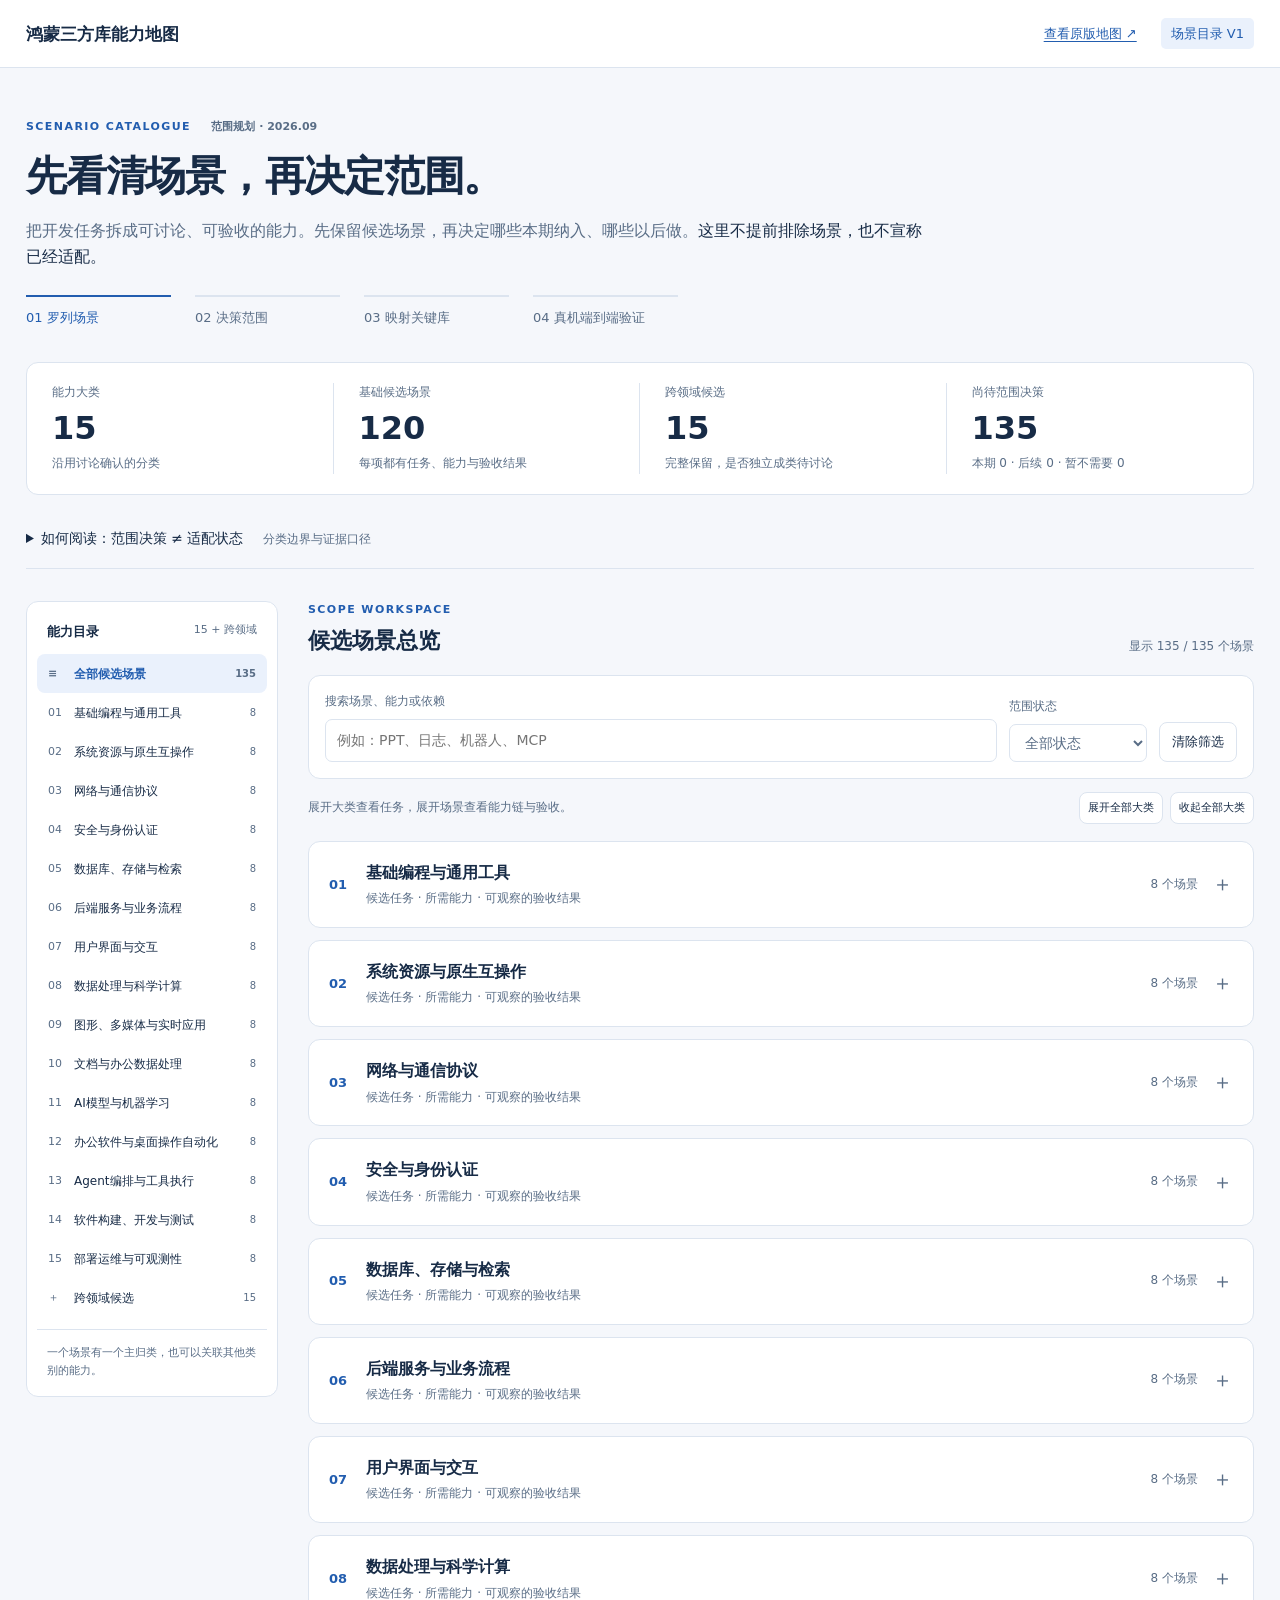
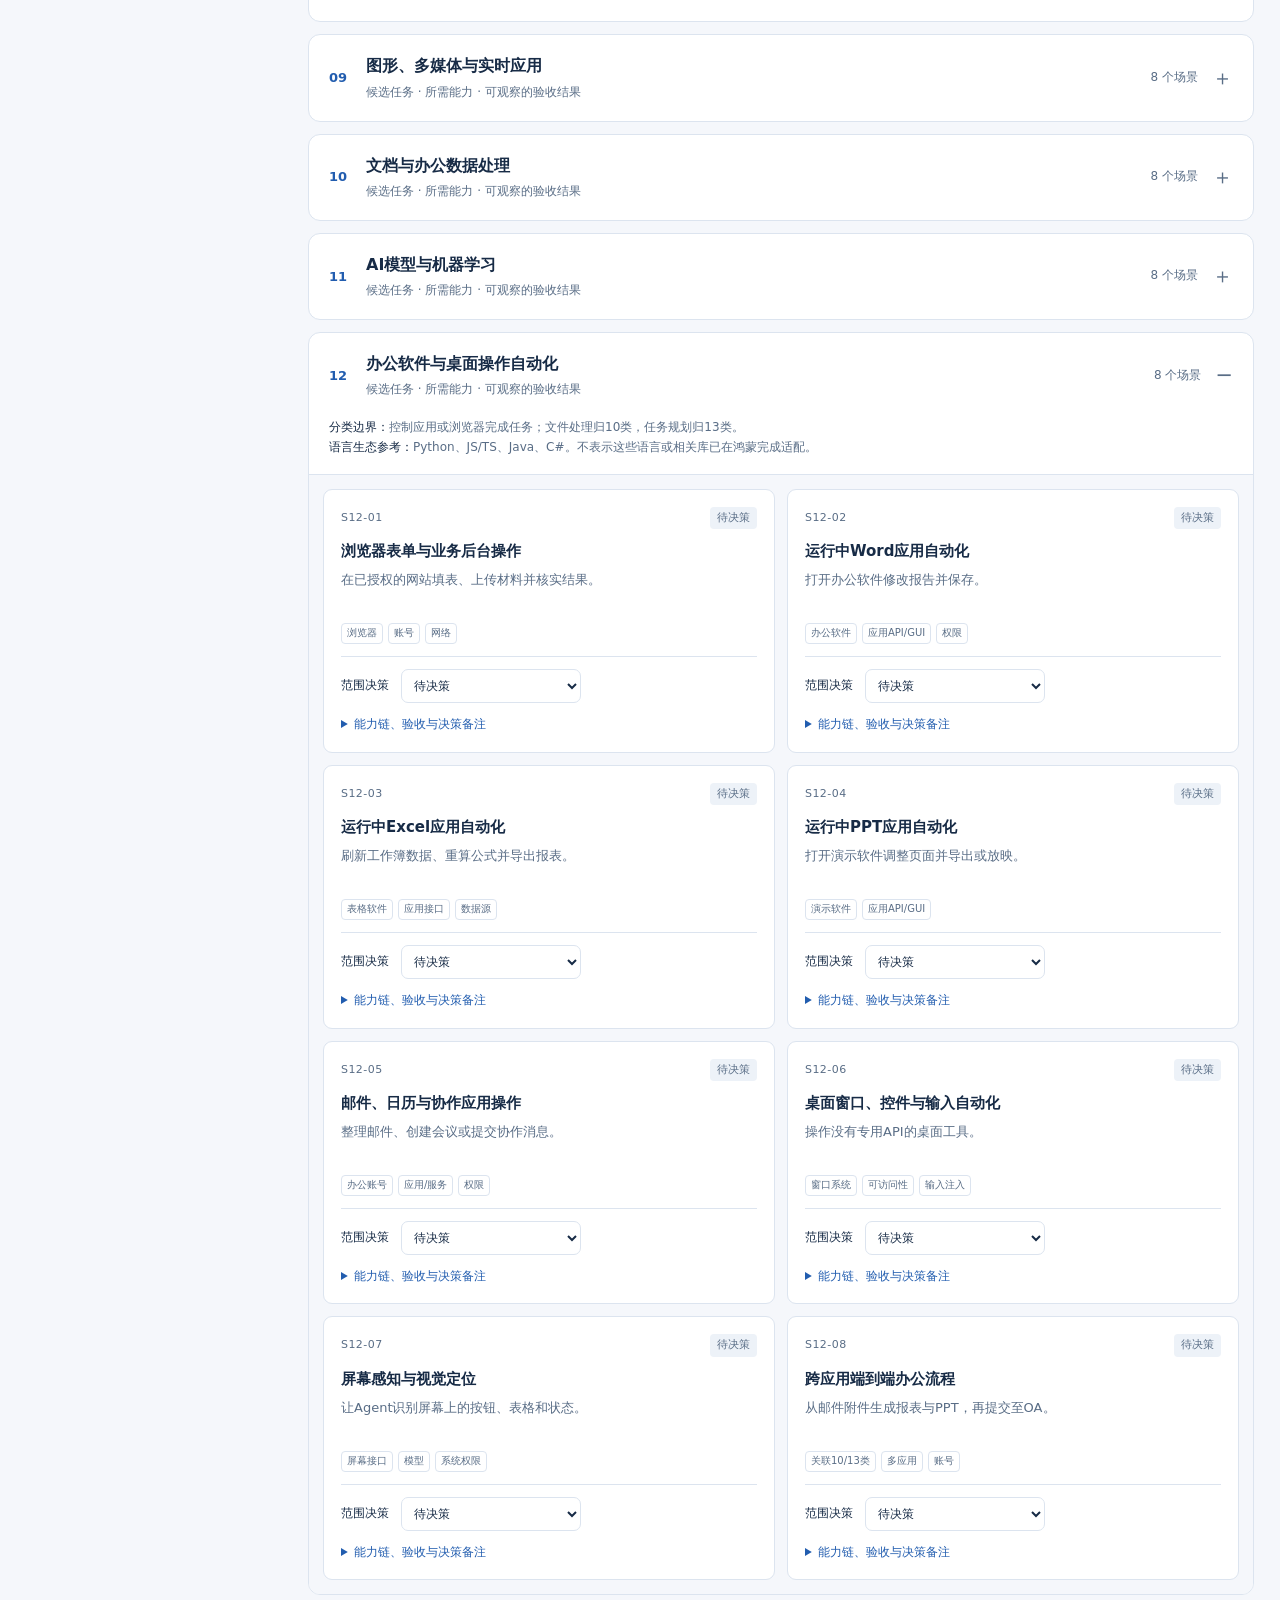
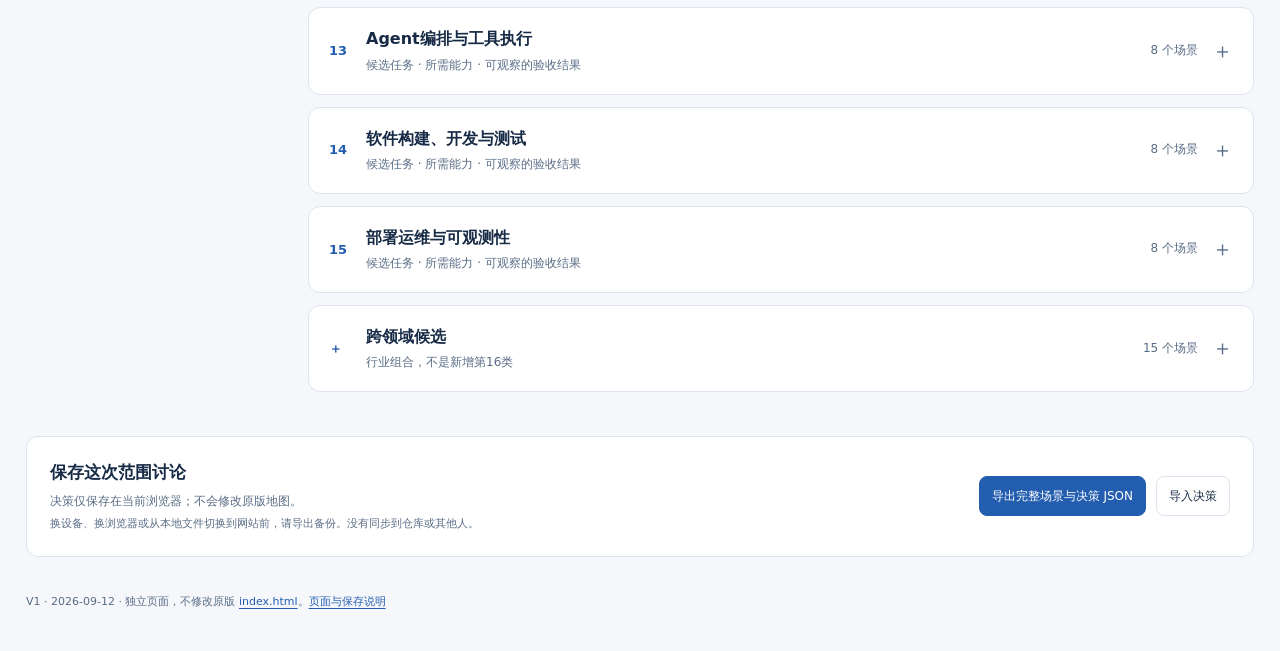
==== index-v1.html @ 3624ce78 "Add V1 scenario catalogue, research snapshots and project handoff" ====
<!doctype html>
<html lang="zh-CN">
<head>
  <meta charset="utf-8">
  <meta name="viewport" content="width=device-width, initial-scale=1">
  <meta name="description" content="鸿蒙三方库能力地图V1候选场景目录：15个能力大类、具体任务与验收边界，支持独立的范围决策。">
  <title>开发场景目录 V1 · 鸿蒙三方库能力地图</title>
  <link rel="stylesheet" href="scenarios-v1.css">
  <script defer src="scenarios-v1-data.js"></script>
  <script defer src="scenarios-v1.js"></script>
</head>
<body>
  <a class="skip" href="#catalogue">跳到场景目录</a>
  <header class="topbar">
    <a class="brand" href="index.html">鸿蒙三方库能力地图</a>
    <nav aria-label="页面导航"><a href="index.html">查看原版地图 ↗</a><span class="version">场景目录 V1</span></nav>
  </header>
  <main class="page">
    <section class="hero" aria-labelledby="page-title">
      <div class="eyebrow">SCENARIO CATALOGUE <span>范围规划 · 2026.09</span></div>
      <h1 id="page-title">先看清场景，再决定范围。</h1>
      <p class="lead">把开发任务拆成可讨论、可验收的能力。先保留候选场景，再决定哪些本期纳入、哪些以后做。<strong>这里不提前排除场景，也不宣称已经适配。</strong></p>
      <div class="steps" aria-label="工作阶段"><span class="current">01 罗列场景</span><span>02 决策范围</span><span>03 映射关键库</span><span>04 真机端到端验证</span></div>
    </section>
    <section class="summary" aria-label="全目录范围">
      <div><span>能力大类</span><strong>15</strong><small>沿用讨论确认的分类</small></div>
      <div><span>基础候选场景</span><strong id="base-count">120</strong><small>每项都有任务、能力与验收结果</small></div>
      <div><span>跨领域候选</span><strong id="extension-count">15</strong><small>完整保留，是否独立成类待讨论</small></div>
      <div><span>尚待范围决策</span><strong id="pending-count">135</strong><small id="decision-summary">本期 0 · 后续 0 · 暂不需要 0</small></div>
    </section>
    <details class="principles">
      <summary>如何阅读：范围决策 ≠ 适配状态 <span>分类边界与证据口径</span></summary>
      <div class="principle-grid">
        <div><h2>两个维度分开</h2><p>“待决策 / 本期纳入 / 后续考虑 / 暂不需要”只是需求范围。所有场景的适配状态均为<strong>未评估</strong>，后续再关联库清单、系统接口与测试证据。</p></div>
        <div><h2>保留跨领域能力</h2><p>IoT、机器人、区块链等以行业组合场景单列，关联已有大类，不强行新增一级分类。目录是V1候选清单，不是所有开发领域的穷尽清单。</p></div>
        <div><h2>三条容易混淆的边界</h2><p>第10类直接处理文档文件；第12类操作实际软件与浏览器；第13类负责Agent任务决策。三者可以组成同一端到端流程。</p></div>
        <div><h2>参考，不作认证宣称</h2><p>借鉴ACM分类思想、SWEBOK工程范围与CNCF技术分区。运行时、标准库、ArkUI和操作系统接口单列依赖，不能算作已适配三方库。</p></div>
      </div>
      <p class="source-line">研究底稿：<a href="outputs/taxonomy-validation-20260912/鸿蒙三方库15类分类验证与GitHub高星项目对照.xlsx">601条本地记录与165个GitHub样本对照表</a>。本页为场景定义，不沿用样本归类率作为能力覆盖率。</p>
    </details>
    <div class="workspace">
      <aside class="sidebar" aria-label="能力大类筛选">
        <div class="sidebar-head">能力目录 <span>15 + 跨领域</span></div>
        <div id="domain-nav"></div>
        <p>一个场景有一个主归类，也可以关联其他类别的能力。</p>
      </aside>
      <section class="content" id="catalogue" aria-labelledby="catalogue-title">
        <div class="content-head"><div><div class="eyebrow">SCOPE WORKSPACE</div><h2 id="catalogue-title">候选场景总览</h2></div><span class="count" id="result-count" aria-live="polite"></span></div>
        <div class="toolbar">
          <label class="search-label" for="search">搜索场景、能力或依赖<input id="search" type="search" placeholder="例如：PPT、日志、机器人、MCP" autocomplete="off"></label>
          <label for="status-filter">范围状态<select id="status-filter"><option value="all">全部状态</option><option value="pending">待决策</option><option value="include">本期纳入</option><option value="later">后续考虑</option><option value="exclude">暂不需要</option></select></label>
          <button id="clear-filter" class="quiet" type="button">清除筛选</button>
        </div>
        <div class="list-tools"><span>展开大类查看任务，展开场景查看能力链与验收。</span><div><button id="expand-all" type="button">展开全部大类</button><button id="collapse-all" type="button">收起全部大类</button></div></div>
        <div id="groups"></div>
        <div id="empty" class="empty" hidden><h3>没有匹配的场景</h3><p>可更换关键词或清除状态与类别筛选。已有范围决策不会丢失。</p></div>
      </section>
    </div>
    <section class="decision-bar" aria-labelledby="decision-title">
      <div><h2 id="decision-title">保存这次范围讨论</h2><p id="save-state" role="status">决策仅保存在当前浏览器；不会修改原版地图。</p><p class="muted">换设备、换浏览器或从本地文件切换到网站前，请导出备份。没有同步到仓库或其他人。</p></div>
      <div class="actions"><button type="button" id="export" class="primary">导出完整场景与决策 JSON</button><button type="button" id="import">导入决策</button><input type="file" id="import-file" accept="application/json,.json" hidden></div>
    </section>
    <p id="message" role="status" class="message"></p>
    <footer>V1 · 2026-09-12 · 独立页面，不修改原版 <a href="index.html">index.html</a>。<a href="README-v1.md">页面与保存说明</a></footer>
  </main>
  <noscript><p class="noscript">本页需要启用JavaScript才能展示场景目录。原版页面未受影响。</p></noscript>
</body>
</html>
---- scenarios-v1.css ----
:root{color-scheme:light dark;--bg:light-dark(#f5f7fb,#0c111b);--surface:light-dark(#fff,#151d2b);--soft:light-dark(#edf2f8,#1c283a);--text:light-dark(#172b46,#edf3fc);--muted:light-dark(#596d86,#adbed5);--line:light-dark(#dce4ef,#30415a);--blue:light-dark(#225daf,#95bfff);--blue-soft:light-dark(#eaf1fc,#1e3352);--amber:light-dark(#805307,#f0c474);--amber-soft:light-dark(#fff3d9,#3b3020);--green:light-dark(#1c7050,#82d7b4)}
*{box-sizing:border-box}body{margin:0;background:var(--bg);color:var(--text);font:15px/1.65 "Segoe UI","Microsoft YaHei",system-ui,sans-serif}button,input,select,textarea{font:inherit;color:inherit}button,a,input,select,textarea{touch-action:manipulation}a{color:var(--blue);text-underline-offset:3px}button{cursor:pointer}button:focus-visible,a:focus-visible,input:focus-visible,select:focus-visible,textarea:focus-visible,summary:focus-visible{outline:3px solid var(--blue);outline-offset:3px}button{border:1px solid var(--line);background:var(--surface);border-radius:8px;padding:8px 12px;min-height:40px}button:hover{background:var(--soft)}[hidden]{display:none!important}.skip{position:absolute;top:-100px;left:20px;z-index:20;background:var(--surface);padding:10px}.skip:focus{top:10px}.topbar{border-bottom:1px solid var(--line);background:var(--surface);padding:18px max(26px,calc((100vw - 1440px)/2));display:flex;align-items:center;justify-content:space-between;gap:18px}.brand{color:var(--text);font-size:17px;font-weight:650;text-decoration:none}.topbar nav{display:flex;align-items:center;gap:24px;font-size:13px}.version{color:var(--blue);background:var(--blue-soft);padding:5px 10px;border-radius:5px}.page{max-width:1492px;padding:34px 26px;margin:auto}.hero{padding:16px 0 22px;max-width:1030px}.eyebrow{font-size:11px;letter-spacing:.13em;color:var(--blue);font-weight:650}.eyebrow span{color:var(--muted);letter-spacing:0;margin-left:15px}h1{font-size:clamp(28px,3.2vw,43px);line-height:1.3;margin:13px 0 15px;letter-spacing:-.03em}h2{font-size:22px;line-height:1.45;margin:0}h3,p{margin:0}.lead{color:var(--muted);font-size:16px;max-width:900px}.lead strong{font-weight:500;color:var(--text)}.steps{display:flex;flex-wrap:wrap;gap:24px;margin-top:24px;color:var(--muted);font-size:13px}.steps span{border-top:2px solid var(--line);padding-top:10px;min-width:145px}.steps .current{color:var(--blue);border-color:var(--blue)}.summary{display:grid;grid-template-columns:repeat(4,minmax(0,1fr));border:1px solid var(--line);border-radius:12px;background:var(--surface);margin:12px 0 20px;padding:20px 0}.summary>div{padding:0 25px;border-right:1px solid var(--line)}.summary>div:last-child{border:0}.summary span,.summary small{display:block;color:var(--muted);font-size:12px}.summary strong{font-size:32px;font-weight:650;font-variant-numeric:tabular-nums;line-height:1.6}.principles{margin:0 0 32px;border-bottom:1px solid var(--line);padding:12px 0 18px}.principles>summary{cursor:pointer;font-size:14px}.principles>summary>span{color:var(--muted);font-size:12px;margin-left:15px}.principle-grid{display:grid;grid-template-columns:repeat(2,1fr);gap:22px 35px;padding:25px 0}.principle-grid h2{font-size:15px;margin-bottom:6px}.principle-grid p,.source-line{font-size:13px;color:var(--muted)}.workspace{display:grid;grid-template-columns:252px minmax(0,1fr);gap:30px;align-items:start}.sidebar{position:sticky;top:18px;background:var(--surface);border:1px solid var(--line);border-radius:12px;padding:15px 10px}.sidebar-head{font-size:13px;font-weight:650;padding:4px 10px 12px}.sidebar-head span{float:right;font-size:11px;color:var(--muted);font-weight:400}.sidebar button{width:100%;display:flex;align-items:center;gap:8px;text-align:left;font-size:12px;line-height:1.5;border-color:transparent;padding:9px 10px;min-height:39px}.sidebar button small{margin-left:auto;color:var(--muted)}.sidebar button[aria-pressed=true]{background:var(--blue-soft);color:var(--blue);font-weight:650}.nav-id{font-size:11px;color:var(--muted);min-width:18px}.sidebar>p{font-size:11px;color:var(--muted);padding:14px 10px 0;border-top:1px solid var(--line);margin-top:12px}.content{min-width:0;scroll-margin-top:20px}.content-head{display:flex;gap:20px;justify-content:space-between;align-items:end;margin-bottom:18px}.content-head h2{margin-top:6px}.count{font-size:12px;color:var(--muted);white-space:nowrap}.toolbar{display:flex;gap:12px;align-items:end;padding:16px;background:var(--surface);border:1px solid var(--line);border-radius:12px}.toolbar label{display:flex;flex-direction:column;gap:7px;font-size:12px;color:var(--muted)}.search-label{flex:1;min-width:0}input,select,textarea{border:1px solid var(--line);background:var(--surface);border-radius:7px;padding:9px 11px;font-size:14px;width:100%}.toolbar select{min-width:138px}.toolbar .quiet{font-size:13px;white-space:nowrap}.list-tools{display:flex;justify-content:space-between;align-items:center;gap:12px;padding:13px 0 17px}.list-tools>span{color:var(--muted);font-size:12px}.list-tools>div{display:flex;gap:7px}.list-tools button{font-size:11px;padding:5px 8px;min-height:32px}.domain-group{border:1px solid var(--line);border-radius:12px;background:var(--surface);margin-bottom:12px;overflow:hidden}.domain-group>summary{display:flex;gap:14px;align-items:center;cursor:pointer;padding:18px 20px;list-style:none}.domain-group>summary::-webkit-details-marker{display:none}.domain-group>summary::after{content:'＋';font-size:21px;color:var(--muted);margin-left:auto}.domain-group[open]>summary::after{content:'−'}.domain-number{color:var(--blue);font-size:13px;font-weight:650;font-variant-numeric:tabular-nums;min-width:23px}.group-label{flex:1}.group-label h3{font-size:16px;font-weight:650}.group-label p{font-size:12px;color:var(--muted);margin-top:3px}.domain-count{font-size:12px;color:var(--muted);white-space:nowrap}.domain-intro{padding:0 20px 16px;color:var(--muted);font-size:12px}.domain-intro strong{color:var(--text);font-weight:500}.scenario-grid{display:grid;grid-template-columns:repeat(2,minmax(0,1fr));gap:12px;background:var(--bg);border-top:1px solid var(--line);padding:14px}.scenario{min-width:0;border:1px solid var(--line);border-radius:9px;background:var(--surface);padding:17px}.scenario-top{display:flex;gap:10px;align-items:center;justify-content:space-between}.scenario-id{font-size:11px;color:var(--muted);font-variant-numeric:tabular-nums;letter-spacing:.04em}.badge{font-size:11px;white-space:nowrap;border-radius:4px;padding:2px 7px;background:var(--soft);color:var(--muted)}.badge.include{background:var(--blue-soft);color:var(--blue)}.badge.later{background:var(--amber-soft);color:var(--amber)}.scenario h4{font-size:15px;margin:11px 0 7px;line-height:1.5}.scenario .goal{font-size:13px;color:var(--muted);min-height:42px}.tags{display:flex;flex-wrap:wrap;gap:5px;margin:12px 0}.tag{font-size:10px;border:1px solid var(--line);border-radius:4px;padding:1px 5px;color:var(--muted)}.scope-row{display:flex;align-items:center;gap:12px;padding-top:12px;border-top:1px solid var(--line)}.scope-row label{font-size:12px;white-space:nowrap}.scope-row select{font-size:12px;padding:6px 8px;min-height:34px;max-width:180px}.scenario-detail{margin-top:12px}.scenario-detail>summary{font-size:12px;color:var(--blue);cursor:pointer}.scenario-detail dl{font-size:12px;margin:13px 0}.scenario-detail dt{color:var(--muted);margin-top:10px}.scenario-detail dd{margin:3px 0 0}.scenario-detail label{display:block;font-size:12px;margin-top:12px}.scenario-detail textarea{font-size:12px;resize:vertical;min-height:65px;margin-top:7px}.scenario-note{font-size:11px;color:var(--muted);margin-top:7px}.empty{padding:42px 18px;border:1px dashed var(--line);border-radius:12px;text-align:center;color:var(--muted)}.empty h3{margin-bottom:8px;font-size:17px}.decision-bar{display:flex;align-items:center;gap:25px;justify-content:space-between;border:1px solid var(--line);border-radius:12px;background:var(--surface);padding:23px;margin-top:32px}.decision-bar h2{font-size:17px;margin-bottom:7px}.decision-bar p{font-size:12px;color:var(--muted)}.decision-bar .muted{font-size:11px;margin-top:3px}.actions{display:flex;gap:10px;flex-wrap:wrap}.actions button{font-size:12px}.primary{background:var(--blue);color:light-dark(#fff,#122036);border-color:var(--blue)}.primary:hover{filter:brightness(.93);background:var(--blue)}.message{font-size:12px;margin-top:12px;color:var(--green)}.message.error{color:var(--amber)}footer{font-size:11px;color:var(--muted);padding:24px 0 6px}.noscript{padding:20px;background:var(--amber-soft)}
@media(min-width:1700px){.sidebar{top:30px}}
@media(max-width:1100px){.workspace{grid-template-columns:220px minmax(0,1fr);gap:20px}.scenario-grid{grid-template-columns:1fr}.summary>div{padding:0 17px}.decision-bar{align-items:flex-start;flex-direction:column}.list-tools{align-items:flex-start;flex-direction:column}}
@media(max-width:760px){.topbar{padding:15px 18px;flex-wrap:wrap;gap:10px}.topbar nav{width:100%;justify-content:space-between}.page{padding:20px 16px}.hero{padding-top:10px}.summary{grid-template-columns:repeat(2,minmax(0,1fr));gap:17px 0}.summary>div:nth-child(2){border:0}.summary>div{padding:0 15px}.summary strong{font-size:28px}.workspace{display:block}.sidebar{position:static;margin-bottom:23px}.sidebar #domain-nav{display:grid;grid-template-columns:repeat(2,minmax(0,1fr))}.sidebar button{font-size:12px;min-height:44px}.sidebar>p{display:none}.toolbar{flex-wrap:wrap}.search-label{flex-basis:100%}.toolbar label:not(.search-label){flex:1}.toolbar input,.toolbar select{font-size:16px}.principle-grid{grid-template-columns:1fr}.principles>summary>span{display:block;margin-left:16px}.steps{gap:15px;font-size:12px}.steps span{min-width:calc(50% - 15px)}.content-head{align-items:start;flex-direction:column;gap:5px}.domain-group>summary{padding:15px 13px;gap:10px}.group-label h3{font-size:15px}.domain-count{font-size:11px}.scenario-grid{padding:10px}.scenario{padding:14px}.scenario .goal{min-height:0}.scope-row select{font-size:16px;min-height:44px}.scenario-detail textarea{font-size:16px}.decision-bar{padding:18px}.actions{width:100%}.actions button{min-height:44px}.actions .primary{width:100%}}
@media(prefers-reduced-motion:no-preference){html{scroll-behavior:smooth}}
@media print{.topbar,.sidebar,.toolbar,.list-tools,.decision-bar,.actions,.steps,.scope-row,.scenario-detail textarea,.scenario-detail label,footer{display:none}.page{padding:0}.workspace{display:block}.domain-group{break-inside:avoid}.scenario-grid{grid-template-columns:1fr}.summary{padding:10px}.hero{padding:0}body{background:white;color:#172b46}.domain-group>summary::after{display:none}}
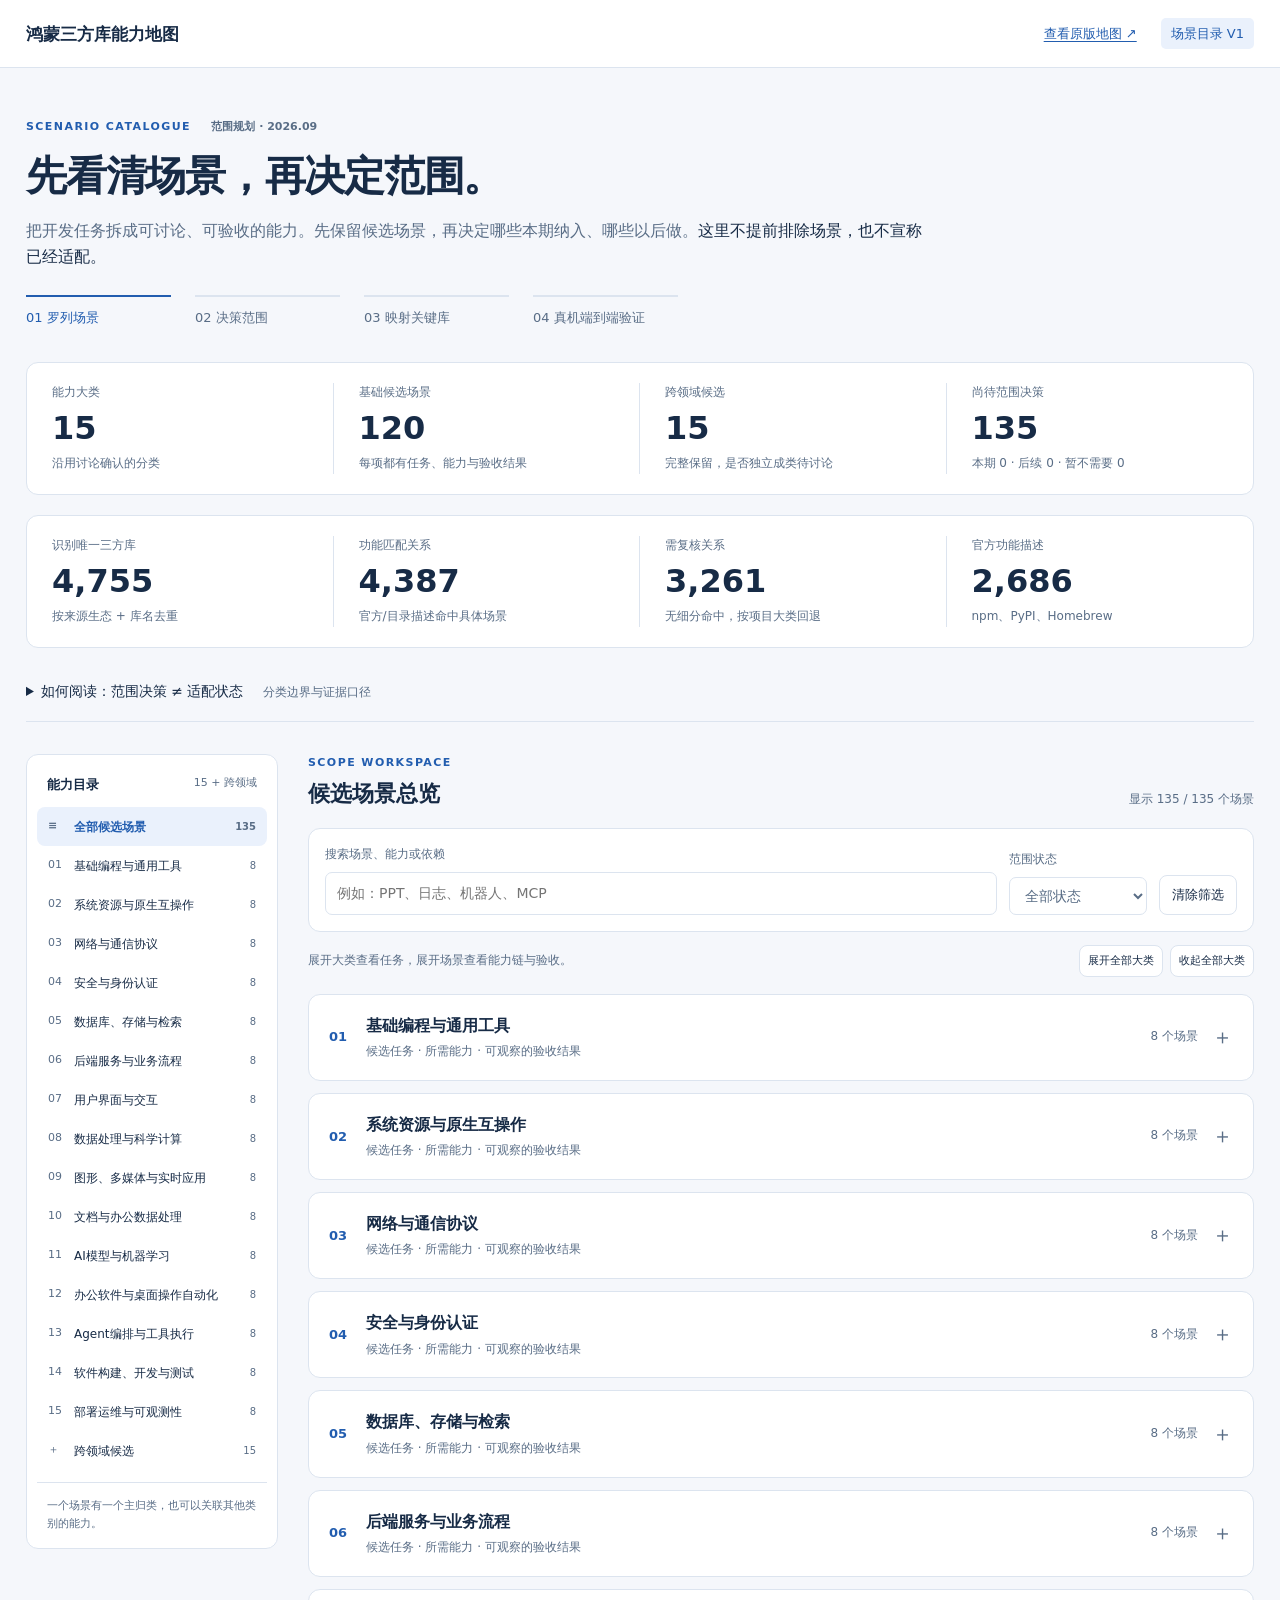
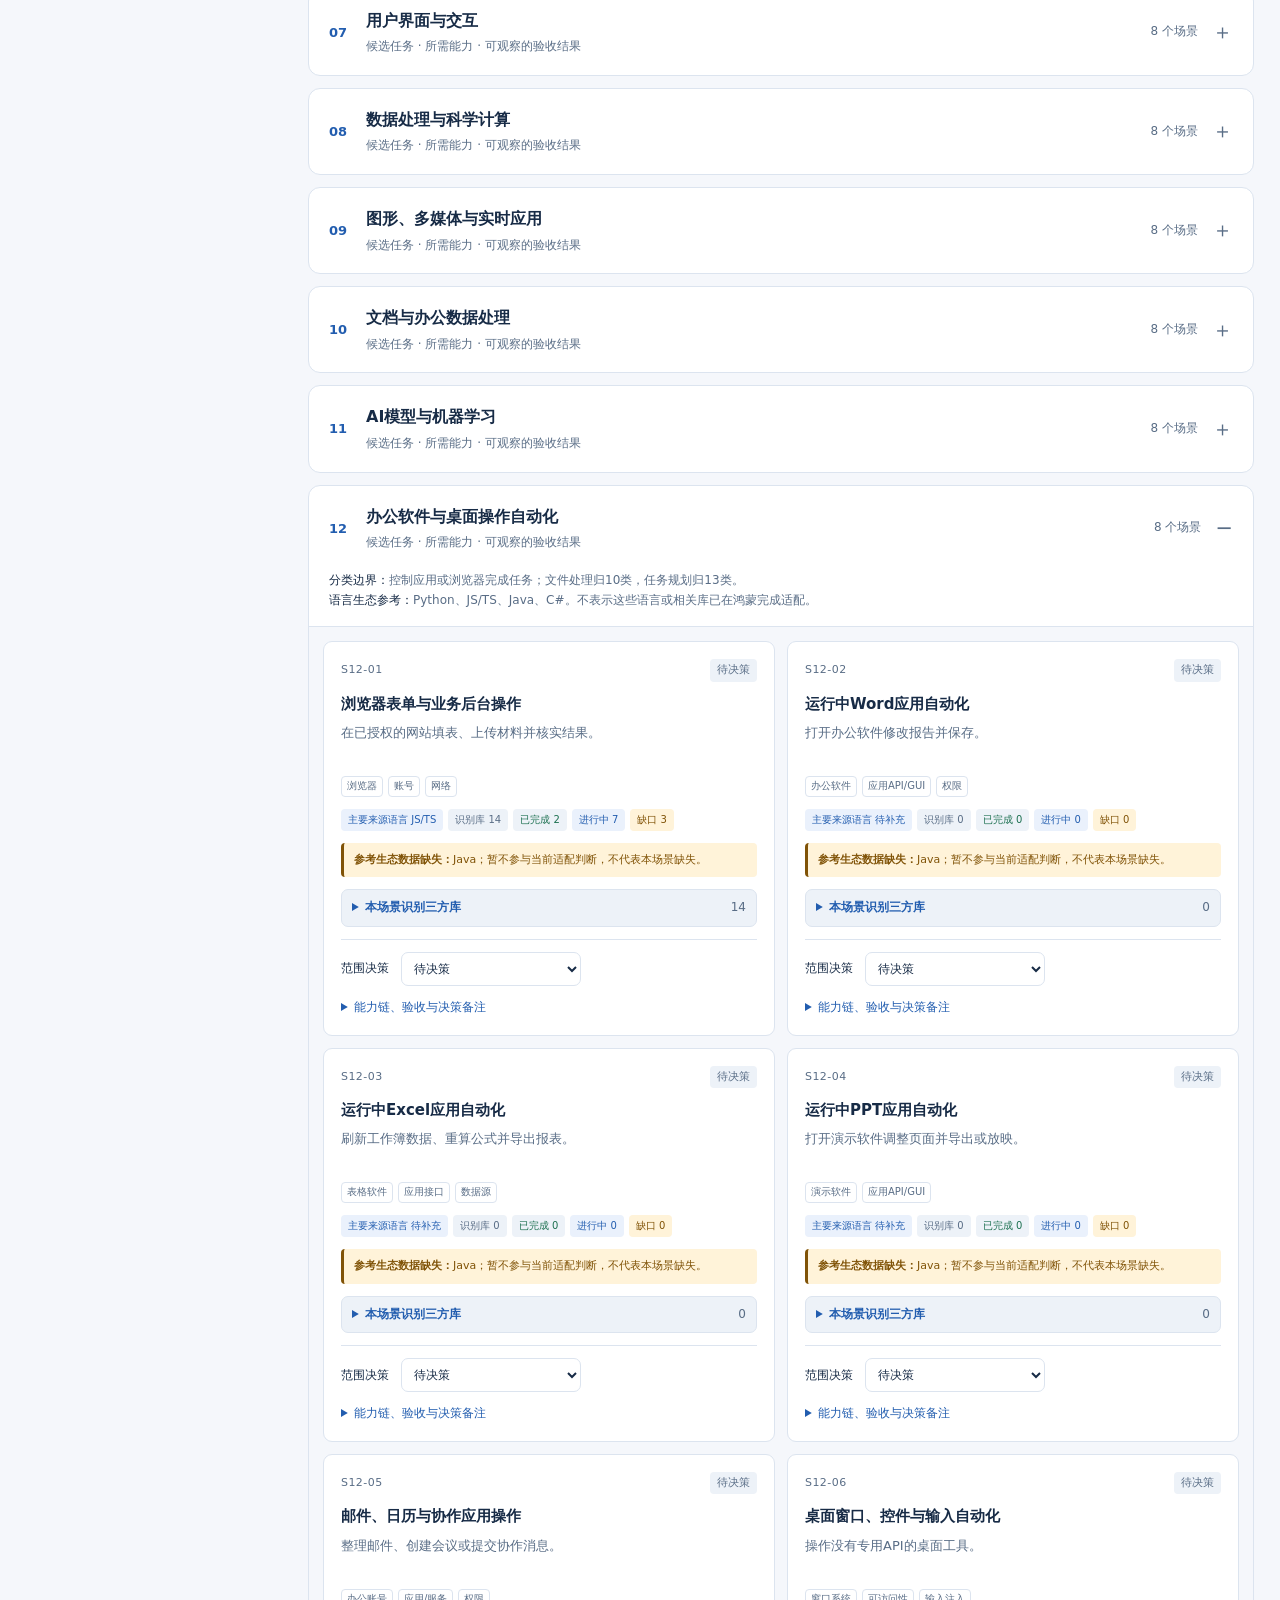
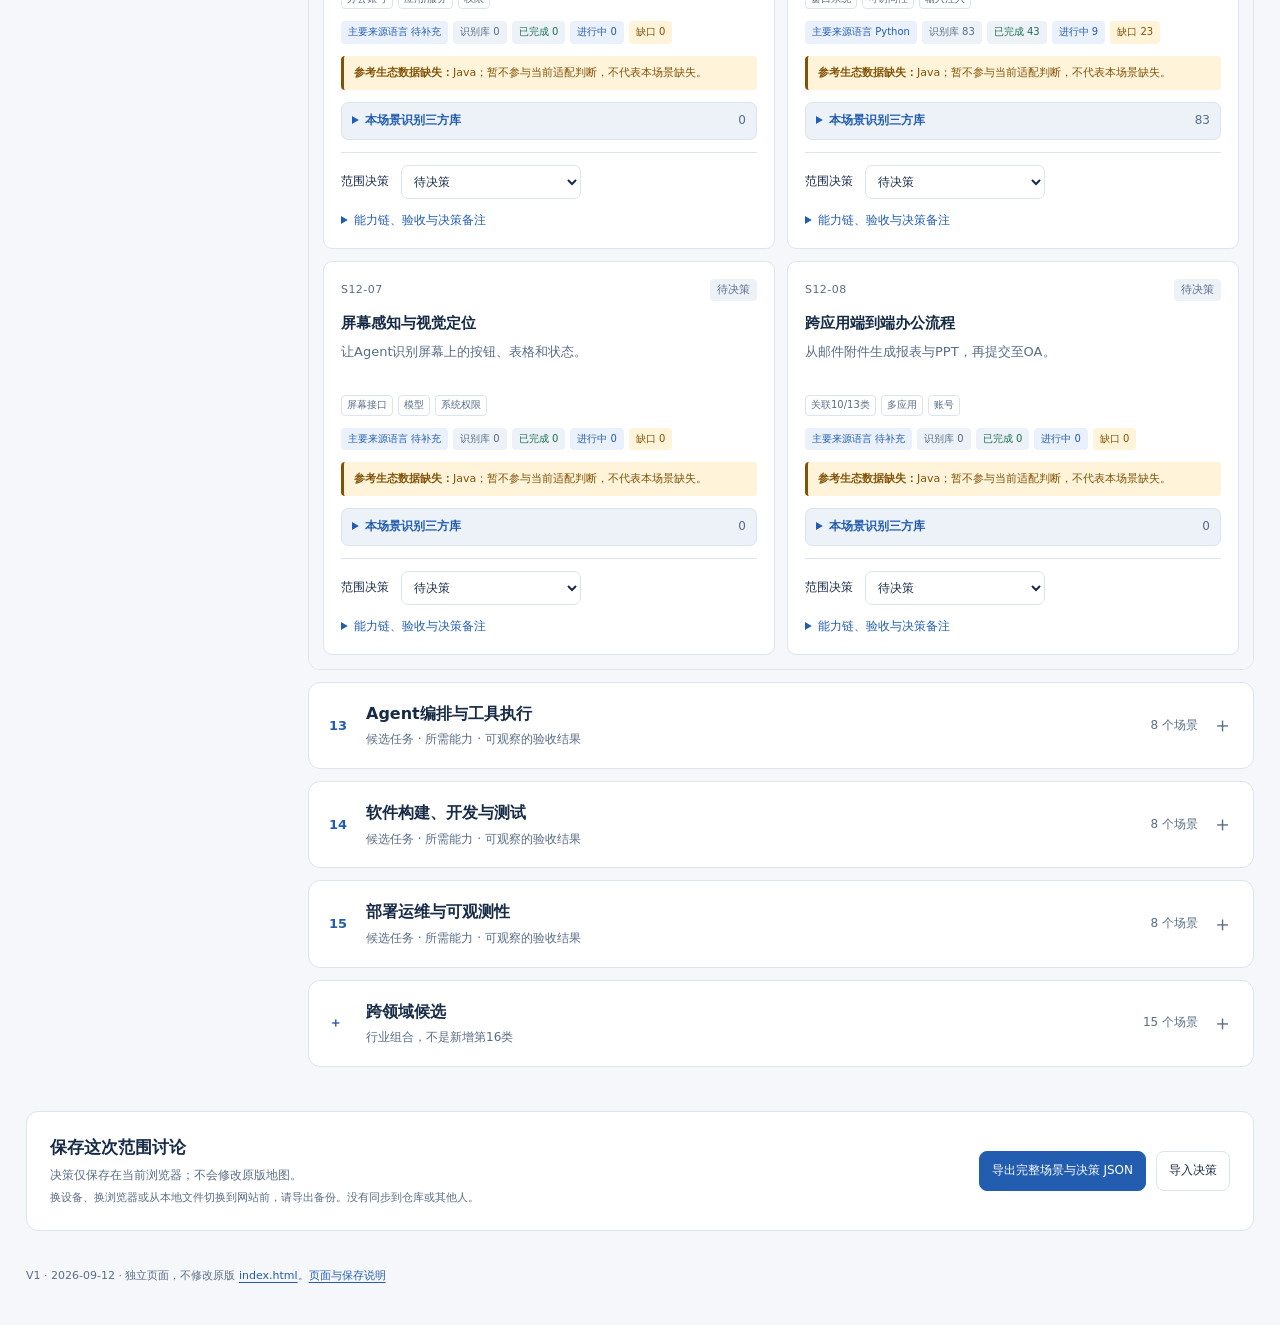
==== commit cae2bf14: "feat: map third-party libraries to V1 scenarios" ====
--- a/index-v1.html
+++ b/index-v1.html
@@ -7,6 +7,8 @@
   <title>开发场景目录 V1 · 鸿蒙三方库能力地图</title>
   <link rel="stylesheet" href="scenarios-v1.css">
   <script defer src="scenarios-v1-data.js"></script>
+  <script defer src="scenarios-v1-coverage.js"></script>
+  <script defer src="scenarios-v1-library-candidates.js"></script>
   <script defer src="scenarios-v1.js"></script>
 </head>
 <body>
@@ -28,6 +30,12 @@
       <div><span>跨领域候选</span><strong id="extension-count">15</strong><small>完整保留，是否独立成类待讨论</small></div>
       <div><span>尚待范围决策</span><strong id="pending-count">135</strong><small id="decision-summary">本期 0 · 后续 0 · 暂不需要 0</small></div>
     </section>
+    <section class="summary" aria-label="场景三方库识别统计">
+      <div><span>识别唯一三方库</span><strong id="identified-library-count">—</strong><small>按来源生态 + 库名去重</small></div>
+      <div><span>功能匹配关系</span><strong id="function-match-count">—</strong><small>官方/目录描述命中具体场景</small></div>
+      <div><span>需复核关系</span><strong id="fallback-count">—</strong><small>无细分命中，按项目大类回退</small></div>
+      <div><span>官方功能描述</span><strong id="registry-description-count">—</strong><small>npm、PyPI、Homebrew</small></div>
+    </section>
     <details class="principles">
       <summary>如何阅读：范围决策 ≠ 适配状态 <span>分类边界与证据口径</span></summary>
       <div class="principle-grid">
@@ -35,8 +43,10 @@
         <div><h2>保留跨领域能力</h2><p>IoT、机器人、区块链等以行业组合场景单列，关联已有大类，不强行新增一级分类。目录是V1候选清单，不是所有开发领域的穷尽清单。</p></div>
         <div><h2>三条容易混淆的边界</h2><p>第10类直接处理文档文件；第12类操作实际软件与浏览器；第13类负责Agent任务决策。三者可以组成同一端到端流程。</p></div>
         <div><h2>参考，不作认证宣称</h2><p>借鉴ACM分类思想、SWEBOK工程范围与CNCF技术分区。运行时、标准库、ArkUI和操作系统接口单列依赖，不能算作已适配三方库。</p></div>
+        <div><h2>生态数据口径</h2><p><strong>Go、Java、Rust当前标记为“数据缺失”</strong>，待取得对应鸿蒙三方库目录后重新评估。数据缺失不等于能力不支持，也不按0%场景覆盖解释。</p></div>
+        <div><h2>场景卡片统计口径</h2><p>三方库根据 npm、PyPI、Homebrew 官方功能描述和现有目录说明在120个基础场景中全局匹配；没有细分功能命中的条目按项目所属大类回退并标记“需复核”。每条保留功能来源、匹配词、语言和鸿蒙化状态。</p></div>
       </div>
-      <p class="source-line">研究底稿：<a href="outputs/taxonomy-validation-20260912/鸿蒙三方库15类分类验证与GitHub高星项目对照.xlsx">601条本地记录与165个GitHub样本对照表</a>。本页为场景定义，不沿用样本归类率作为能力覆盖率。</p>
+      <p class="source-line">研究底稿：<a href="outputs/taxonomy-validation-20260912/鸿蒙三方库15类分类验证与GitHub高星项目对照.xlsx">601条本地记录与165个GitHub样本对照表</a>；<a href="outputs/taxonomy-validation-20260912/MATCH_GAP_AUDIT.md">目录低匹配原因审计</a>。本页为场景定义，不沿用样本归类率作为能力覆盖率。</p>
     </details>
     <div class="workspace">
       <aside class="sidebar" aria-label="能力大类筛选">
--- a/scenarios-v1.css
+++ b/scenarios-v1.css
@@ -1,7 +1,10 @@
 :root{color-scheme:light dark;--bg:light-dark(#f5f7fb,#0c111b);--surface:light-dark(#fff,#151d2b);--soft:light-dark(#edf2f8,#1c283a);--text:light-dark(#172b46,#edf3fc);--muted:light-dark(#596d86,#adbed5);--line:light-dark(#dce4ef,#30415a);--blue:light-dark(#225daf,#95bfff);--blue-soft:light-dark(#eaf1fc,#1e3352);--amber:light-dark(#805307,#f0c474);--amber-soft:light-dark(#fff3d9,#3b3020);--green:light-dark(#1c7050,#82d7b4)}
 *{box-sizing:border-box}body{margin:0;background:var(--bg);color:var(--text);font:15px/1.65 "Segoe UI","Microsoft YaHei",system-ui,sans-serif}button,input,select,textarea{font:inherit;color:inherit}button,a,input,select,textarea{touch-action:manipulation}a{color:var(--blue);text-underline-offset:3px}button{cursor:pointer}button:focus-visible,a:focus-visible,input:focus-visible,select:focus-visible,textarea:focus-visible,summary:focus-visible{outline:3px solid var(--blue);outline-offset:3px}button{border:1px solid var(--line);background:var(--surface);border-radius:8px;padding:8px 12px;min-height:40px}button:hover{background:var(--soft)}[hidden]{display:none!important}.skip{position:absolute;top:-100px;left:20px;z-index:20;background:var(--surface);padding:10px}.skip:focus{top:10px}.topbar{border-bottom:1px solid var(--line);background:var(--surface);padding:18px max(26px,calc((100vw - 1440px)/2));display:flex;align-items:center;justify-content:space-between;gap:18px}.brand{color:var(--text);font-size:17px;font-weight:650;text-decoration:none}.topbar nav{display:flex;align-items:center;gap:24px;font-size:13px}.version{color:var(--blue);background:var(--blue-soft);padding:5px 10px;border-radius:5px}.page{max-width:1492px;padding:34px 26px;margin:auto}.hero{padding:16px 0 22px;max-width:1030px}.eyebrow{font-size:11px;letter-spacing:.13em;color:var(--blue);font-weight:650}.eyebrow span{color:var(--muted);letter-spacing:0;margin-left:15px}h1{font-size:clamp(28px,3.2vw,43px);line-height:1.3;margin:13px 0 15px;letter-spacing:-.03em}h2{font-size:22px;line-height:1.45;margin:0}h3,p{margin:0}.lead{color:var(--muted);font-size:16px;max-width:900px}.lead strong{font-weight:500;color:var(--text)}.steps{display:flex;flex-wrap:wrap;gap:24px;margin-top:24px;color:var(--muted);font-size:13px}.steps span{border-top:2px solid var(--line);padding-top:10px;min-width:145px}.steps .current{color:var(--blue);border-color:var(--blue)}.summary{display:grid;grid-template-columns:repeat(4,minmax(0,1fr));border:1px solid var(--line);border-radius:12px;background:var(--surface);margin:12px 0 20px;padding:20px 0}.summary>div{padding:0 25px;border-right:1px solid var(--line)}.summary>div:last-child{border:0}.summary span,.summary small{display:block;color:var(--muted);font-size:12px}.summary strong{font-size:32px;font-weight:650;font-variant-numeric:tabular-nums;line-height:1.6}.principles{margin:0 0 32px;border-bottom:1px solid var(--line);padding:12px 0 18px}.principles>summary{cursor:pointer;font-size:14px}.principles>summary>span{color:var(--muted);font-size:12px;margin-left:15px}.principle-grid{display:grid;grid-template-columns:repeat(2,1fr);gap:22px 35px;padding:25px 0}.principle-grid h2{font-size:15px;margin-bottom:6px}.principle-grid p,.source-line{font-size:13px;color:var(--muted)}.workspace{display:grid;grid-template-columns:252px minmax(0,1fr);gap:30px;align-items:start}.sidebar{position:sticky;top:18px;background:var(--surface);border:1px solid var(--line);border-radius:12px;padding:15px 10px}.sidebar-head{font-size:13px;font-weight:650;padding:4px 10px 12px}.sidebar-head span{float:right;font-size:11px;color:var(--muted);font-weight:400}.sidebar button{width:100%;display:flex;align-items:center;gap:8px;text-align:left;font-size:12px;line-height:1.5;border-color:transparent;padding:9px 10px;min-height:39px}.sidebar button small{margin-left:auto;color:var(--muted)}.sidebar button[aria-pressed=true]{background:var(--blue-soft);color:var(--blue);font-weight:650}.nav-id{font-size:11px;color:var(--muted);min-width:18px}.sidebar>p{font-size:11px;color:var(--muted);padding:14px 10px 0;border-top:1px solid var(--line);margin-top:12px}.content{min-width:0;scroll-margin-top:20px}.content-head{display:flex;gap:20px;justify-content:space-between;align-items:end;margin-bottom:18px}.content-head h2{margin-top:6px}.count{font-size:12px;color:var(--muted);white-space:nowrap}.toolbar{display:flex;gap:12px;align-items:end;padding:16px;background:var(--surface);border:1px solid var(--line);border-radius:12px}.toolbar label{display:flex;flex-direction:column;gap:7px;font-size:12px;color:var(--muted)}.search-label{flex:1;min-width:0}input,select,textarea{border:1px solid var(--line);background:var(--surface);border-radius:7px;padding:9px 11px;font-size:14px;width:100%}.toolbar select{min-width:138px}.toolbar .quiet{font-size:13px;white-space:nowrap}.list-tools{display:flex;justify-content:space-between;align-items:center;gap:12px;padding:13px 0 17px}.list-tools>span{color:var(--muted);font-size:12px}.list-tools>div{display:flex;gap:7px}.list-tools button{font-size:11px;padding:5px 8px;min-height:32px}.domain-group{border:1px solid var(--line);border-radius:12px;background:var(--surface);margin-bottom:12px;overflow:hidden}.domain-group>summary{display:flex;gap:14px;align-items:center;cursor:pointer;padding:18px 20px;list-style:none}.domain-group>summary::-webkit-details-marker{display:none}.domain-group>summary::after{content:'＋';font-size:21px;color:var(--muted);margin-left:auto}.domain-group[open]>summary::after{content:'−'}.domain-number{color:var(--blue);font-size:13px;font-weight:650;font-variant-numeric:tabular-nums;min-width:23px}.group-label{flex:1}.group-label h3{font-size:16px;font-weight:650}.group-label p{font-size:12px;color:var(--muted);margin-top:3px}.domain-count{font-size:12px;color:var(--muted);white-space:nowrap}.domain-intro{padding:0 20px 16px;color:var(--muted);font-size:12px}.domain-intro strong{color:var(--text);font-weight:500}.scenario-grid{display:grid;grid-template-columns:repeat(2,minmax(0,1fr));gap:12px;background:var(--bg);border-top:1px solid var(--line);padding:14px}.scenario{min-width:0;border:1px solid var(--line);border-radius:9px;background:var(--surface);padding:17px}.scenario-top{display:flex;gap:10px;align-items:center;justify-content:space-between}.scenario-id{font-size:11px;color:var(--muted);font-variant-numeric:tabular-nums;letter-spacing:.04em}.badge{font-size:11px;white-space:nowrap;border-radius:4px;padding:2px 7px;background:var(--soft);color:var(--muted)}.badge.include{background:var(--blue-soft);color:var(--blue)}.badge.later{background:var(--amber-soft);color:var(--amber)}.scenario h4{font-size:15px;margin:11px 0 7px;line-height:1.5}.scenario .goal{font-size:13px;color:var(--muted);min-height:42px}.tags{display:flex;flex-wrap:wrap;gap:5px;margin:12px 0}.tag{font-size:10px;border:1px solid var(--line);border-radius:4px;padding:1px 5px;color:var(--muted)}.scope-row{display:flex;align-items:center;gap:12px;padding-top:12px;border-top:1px solid var(--line)}.scope-row label{font-size:12px;white-space:nowrap}.scope-row select{font-size:12px;padding:6px 8px;min-height:34px;max-width:180px}.scenario-detail{margin-top:12px}.scenario-detail>summary{font-size:12px;color:var(--blue);cursor:pointer}.scenario-detail dl{font-size:12px;margin:13px 0}.scenario-detail dt{color:var(--muted);margin-top:10px}.scenario-detail dd{margin:3px 0 0}.scenario-detail label{display:block;font-size:12px;margin-top:12px}.scenario-detail textarea{font-size:12px;resize:vertical;min-height:65px;margin-top:7px}.scenario-note{font-size:11px;color:var(--muted);margin-top:7px}.empty{padding:42px 18px;border:1px dashed var(--line);border-radius:12px;text-align:center;color:var(--muted)}.empty h3{margin-bottom:8px;font-size:17px}.decision-bar{display:flex;align-items:center;gap:25px;justify-content:space-between;border:1px solid var(--line);border-radius:12px;background:var(--surface);padding:23px;margin-top:32px}.decision-bar h2{font-size:17px;margin-bottom:7px}.decision-bar p{font-size:12px;color:var(--muted)}.decision-bar .muted{font-size:11px;margin-top:3px}.actions{display:flex;gap:10px;flex-wrap:wrap}.actions button{font-size:12px}.primary{background:var(--blue);color:light-dark(#fff,#122036);border-color:var(--blue)}.primary:hover{filter:brightness(.93);background:var(--blue)}.message{font-size:12px;margin-top:12px;color:var(--green)}.message.error{color:var(--amber)}footer{font-size:11px;color:var(--muted);padding:24px 0 6px}.noscript{padding:20px;background:var(--amber-soft)}
+.coverage-tags{display:flex;flex-wrap:wrap;gap:5px;margin:0 0 12px}.coverage-tags span{padding:3px 7px;border-radius:4px;background:var(--soft);color:var(--muted);font-size:10px;font-variant-numeric:tabular-nums}.coverage-tags .coverage-language,.coverage-tags .coverage-progress{background:var(--blue-soft);color:var(--blue)}.coverage-tags .coverage-done{color:var(--green)}.coverage-tags .coverage-gap{background:var(--amber-soft);color:var(--amber)}
+.evidence-missing{margin:0 0 12px;padding:8px 10px;border-left:3px solid var(--amber);border-radius:4px;background:var(--amber-soft);color:var(--amber);font-size:11px}.evidence-missing strong{font-weight:650}
+.candidate-libraries{margin:0 0 12px;border:1px solid var(--line);border-radius:7px;background:var(--soft)}.candidate-libraries>summary{cursor:pointer;padding:8px 10px;color:var(--blue);font-size:12px;font-weight:600}.candidate-libraries>summary span{float:right;color:var(--muted);font-weight:400}.candidate-status-summary{display:flex;flex-wrap:wrap;gap:5px;padding:0 10px 9px}.candidate-status-summary span{padding:2px 5px;border-radius:3px;background:var(--surface);color:var(--muted);font-size:9px;font-variant-numeric:tabular-nums}.candidate-status-summary .completed{color:var(--green)}.candidate-status-summary .in-progress{color:var(--blue)}.candidate-status-summary .partial,.candidate-status-summary .gap,.candidate-status-summary .data-missing{color:var(--amber)}.candidate-content{border-top:1px solid var(--line);padding:9px 10px}.candidate-content>p,.candidate-content>small{display:block;color:var(--muted);font-size:10px}.candidate-content>p+p{margin-top:5px}.candidate-tools{display:flex;align-items:end;justify-content:space-between;gap:10px;margin:9px 0}.candidate-tools label{flex:1;color:var(--muted);font-size:10px}.candidate-tools input{margin-top:4px;padding:6px 8px;background:var(--surface);font-size:12px}.candidate-tools>span{white-space:nowrap;color:var(--muted);font-size:10px}.candidate-libraries ul{max-height:520px;overflow:auto;list-style:none;margin:0 0 8px;padding:0}.candidate-libraries li{display:grid;grid-template-columns:minmax(0,1fr) auto auto auto;align-items:center;gap:8px;padding:7px 0;border-top:1px solid var(--line);font-size:11px}.candidate-main{display:flex;min-width:0;flex-direction:column;gap:1px}.candidate-main code{overflow-wrap:anywhere}.candidate-function{color:var(--text);font-size:10px;line-height:1.4}.candidate-main small{color:var(--muted);font-size:9px}.candidate-main small a{color:var(--blue);text-decoration:underline}.candidate-language{white-space:nowrap;padding:2px 6px;border-radius:4px;background:var(--blue-soft);color:var(--blue);font-size:9px}.candidate-projects{white-space:nowrap;color:var(--muted);font-size:10px}.candidate-empty{display:block!important;color:var(--muted)}.library-status{white-space:nowrap;padding:2px 6px;border-radius:4px;background:var(--surface);color:var(--muted);font-size:10px}.library-status.completed{color:var(--green)}.library-status.in-progress{background:var(--blue-soft);color:var(--blue)}.library-status.partial,.library-status.review{color:var(--amber)}.library-status.gap,.library-status.data-missing{background:var(--amber-soft);color:var(--amber)}
 @media(min-width:1700px){.sidebar{top:30px}}
 @media(max-width:1100px){.workspace{grid-template-columns:220px minmax(0,1fr);gap:20px}.scenario-grid{grid-template-columns:1fr}.summary>div{padding:0 17px}.decision-bar{align-items:flex-start;flex-direction:column}.list-tools{align-items:flex-start;flex-direction:column}}
-@media(max-width:760px){.topbar{padding:15px 18px;flex-wrap:wrap;gap:10px}.topbar nav{width:100%;justify-content:space-between}.page{padding:20px 16px}.hero{padding-top:10px}.summary{grid-template-columns:repeat(2,minmax(0,1fr));gap:17px 0}.summary>div:nth-child(2){border:0}.summary>div{padding:0 15px}.summary strong{font-size:28px}.workspace{display:block}.sidebar{position:static;margin-bottom:23px}.sidebar #domain-nav{display:grid;grid-template-columns:repeat(2,minmax(0,1fr))}.sidebar button{font-size:12px;min-height:44px}.sidebar>p{display:none}.toolbar{flex-wrap:wrap}.search-label{flex-basis:100%}.toolbar label:not(.search-label){flex:1}.toolbar input,.toolbar select{font-size:16px}.principle-grid{grid-template-columns:1fr}.principles>summary>span{display:block;margin-left:16px}.steps{gap:15px;font-size:12px}.steps span{min-width:calc(50% - 15px)}.content-head{align-items:start;flex-direction:column;gap:5px}.domain-group>summary{padding:15px 13px;gap:10px}.group-label h3{font-size:15px}.domain-count{font-size:11px}.scenario-grid{padding:10px}.scenario{padding:14px}.scenario .goal{min-height:0}.scope-row select{font-size:16px;min-height:44px}.scenario-detail textarea{font-size:16px}.decision-bar{padding:18px}.actions{width:100%}.actions button{min-height:44px}.actions .primary{width:100%}}
+@media(max-width:760px){.topbar{padding:15px 18px;flex-wrap:wrap;gap:10px}.topbar nav{width:100%;justify-content:space-between}.page{padding:20px 16px}.hero{padding-top:10px}.summary{grid-template-columns:repeat(2,minmax(0,1fr));gap:17px 0}.summary>div:nth-child(2){border:0}.summary>div{padding:0 15px}.summary strong{font-size:28px}.workspace{display:block}.sidebar{position:static;margin-bottom:23px}.sidebar #domain-nav{display:grid;grid-template-columns:repeat(2,minmax(0,1fr))}.sidebar button{font-size:12px;min-height:44px}.sidebar>p{display:none}.toolbar{flex-wrap:wrap}.search-label{flex-basis:100%}.toolbar label:not(.search-label){flex:1}.toolbar input,.toolbar select{font-size:16px}.principle-grid{grid-template-columns:1fr}.principles>summary span{display:block;margin-left:16px}.steps{gap:15px;font-size:12px}.steps span{min-width:calc(50% - 15px)}.content-head{align-items:start;flex-direction:column;gap:5px}.domain-group>summary{padding:15px 13px;gap:10px}.group-label h3{font-size:15px}.domain-count{font-size:11px}.scenario-grid{padding:10px}.scenario{padding:14px}.scenario .goal{min-height:0}.candidate-libraries li{grid-template-columns:minmax(0,1fr) auto auto}.candidate-projects{display:none}.scope-row select{font-size:16px;min-height:44px}.scenario-detail textarea{font-size:16px}.decision-bar{padding:18px}.actions{width:100%}.actions button{min-height:44px}.actions .primary{width:100%}}
 @media(prefers-reduced-motion:no-preference){html{scroll-behavior:smooth}}
 @media print{.topbar,.sidebar,.toolbar,.list-tools,.decision-bar,.actions,.steps,.scope-row,.scenario-detail textarea,.scenario-detail label,footer{display:none}.page{padding:0}.workspace{display:block}.domain-group{break-inside:avoid}.scenario-grid{grid-template-columns:1fr}.summary{padding:10px}.hero{padding:0}body{background:white;color:#172b46}.domain-group>summary::after{display:none}}
